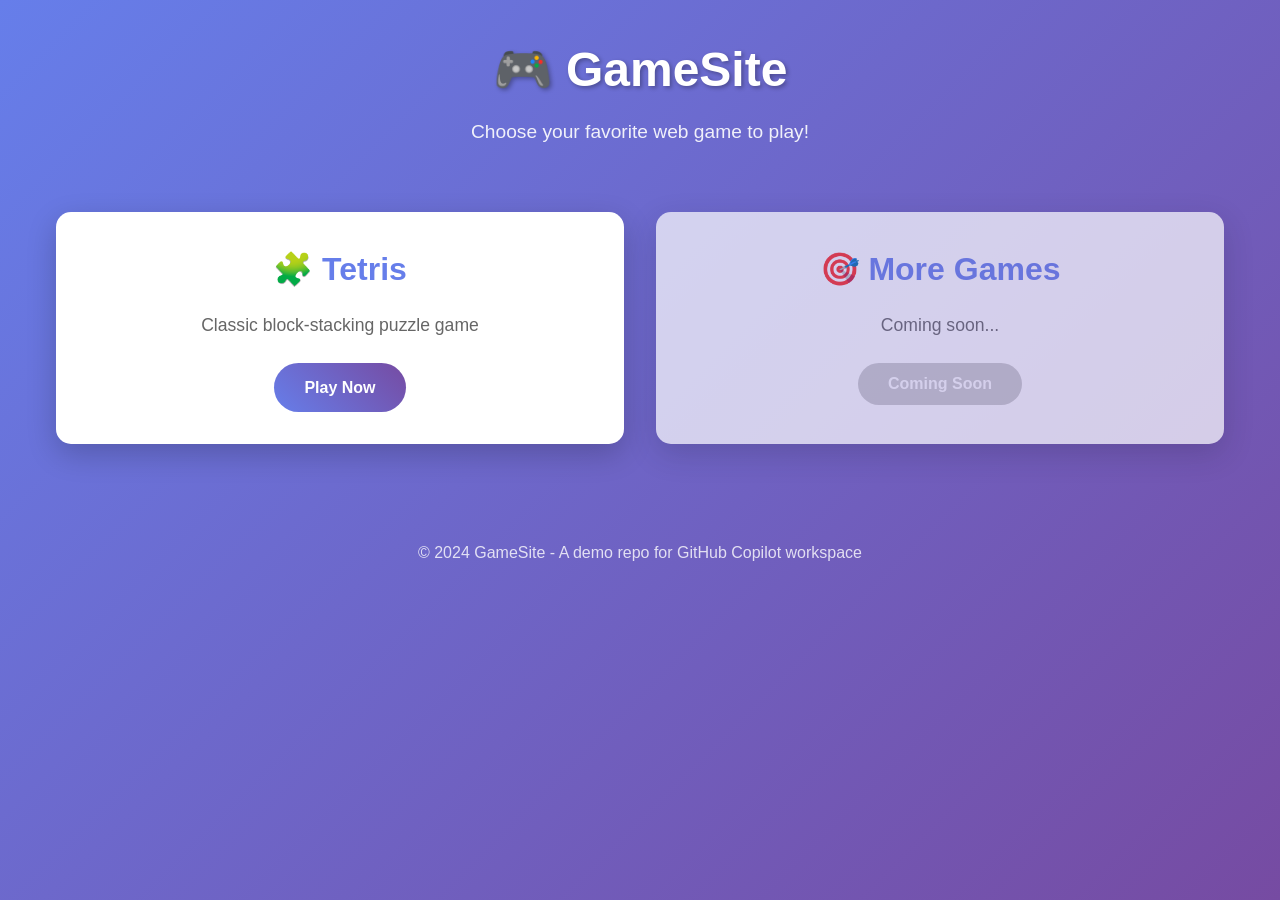
==== index.html @ 1d74a4ba "Complete Tetris web game implementation Co-authored-by: lichaozhao <16531332+lichaozhao@users.norepl" ====
<!DOCTYPE html>
<html lang="en">
<head>
    <meta charset="UTF-8">
    <meta name="viewport" content="width=device-width, initial-scale=1.0">
    <title>GameSite - Web Games Collection</title>
    <link rel="stylesheet" href="styles.css">
</head>
<body>
    <header>
        <h1>🎮 GameSite</h1>
        <p>Choose your favorite web game to play!</p>
    </header>
    
    <main>
        <div class="games-grid">
            <div class="game-card">
                <h2>🧩 Tetris</h2>
                <p>Classic block-stacking puzzle game</p>
                <a href="tetris.html" class="play-button">Play Now</a>
            </div>
            
            <!-- More games can be added here in the future -->
            <div class="game-card coming-soon">
                <h2>🎯 More Games</h2>
                <p>Coming soon...</p>
                <button class="play-button disabled" disabled>Coming Soon</button>
            </div>
        </div>
    </main>
    
    <footer>
        <p>&copy; 2024 GameSite - A demo repo for GitHub Copilot workspace</p>
    </footer>
</body>
</html>
---- styles.css ----
/* Reset and base styles */
* {
    margin: 0;
    padding: 0;
    box-sizing: border-box;
}

body {
    font-family: 'Arial', sans-serif;
    line-height: 1.6;
    color: #333;
    background: linear-gradient(135deg, #667eea 0%, #764ba2 100%);
    min-height: 100vh;
}

/* Header styles */
header {
    text-align: center;
    padding: 2rem 1rem;
    color: white;
}

header h1 {
    font-size: 3rem;
    margin-bottom: 0.5rem;
    text-shadow: 2px 2px 4px rgba(0,0,0,0.3);
}

header p {
    font-size: 1.2rem;
    opacity: 0.9;
}

/* Main content */
main {
    max-width: 1200px;
    margin: 0 auto;
    padding: 2rem 1rem;
}

/* Games grid */
.games-grid {
    display: grid;
    grid-template-columns: repeat(auto-fit, minmax(300px, 1fr));
    gap: 2rem;
    margin-bottom: 2rem;
}

/* Game card styles */
.game-card {
    background: white;
    border-radius: 15px;
    padding: 2rem;
    text-align: center;
    box-shadow: 0 10px 30px rgba(0,0,0,0.2);
    transition: transform 0.3s ease, box-shadow 0.3s ease;
}

.game-card:hover {
    transform: translateY(-5px);
    box-shadow: 0 15px 40px rgba(0,0,0,0.3);
}

.game-card.coming-soon {
    opacity: 0.7;
}

.game-card h2 {
    font-size: 2rem;
    margin-bottom: 1rem;
    color: #667eea;
}

.game-card p {
    margin-bottom: 1.5rem;
    color: #666;
    font-size: 1.1rem;
}

/* Button styles */
.play-button {
    display: inline-block;
    padding: 12px 30px;
    background: linear-gradient(45deg, #667eea, #764ba2);
    color: white;
    text-decoration: none;
    border-radius: 25px;
    font-weight: bold;
    transition: all 0.3s ease;
    border: none;
    font-size: 1rem;
    cursor: pointer;
}

.play-button:hover:not(.disabled) {
    transform: scale(1.05);
    box-shadow: 0 5px 15px rgba(102, 126, 234, 0.4);
}

.play-button.disabled {
    background: #ccc;
    cursor: not-allowed;
}

/* Footer */
footer {
    text-align: center;
    padding: 2rem 1rem;
    color: white;
    opacity: 0.8;
}

/* Responsive design */
@media (max-width: 768px) {
    header h1 {
        font-size: 2rem;
    }
    
    .games-grid {
        grid-template-columns: 1fr;
    }
    
    .game-card {
        padding: 1.5rem;
    }
}
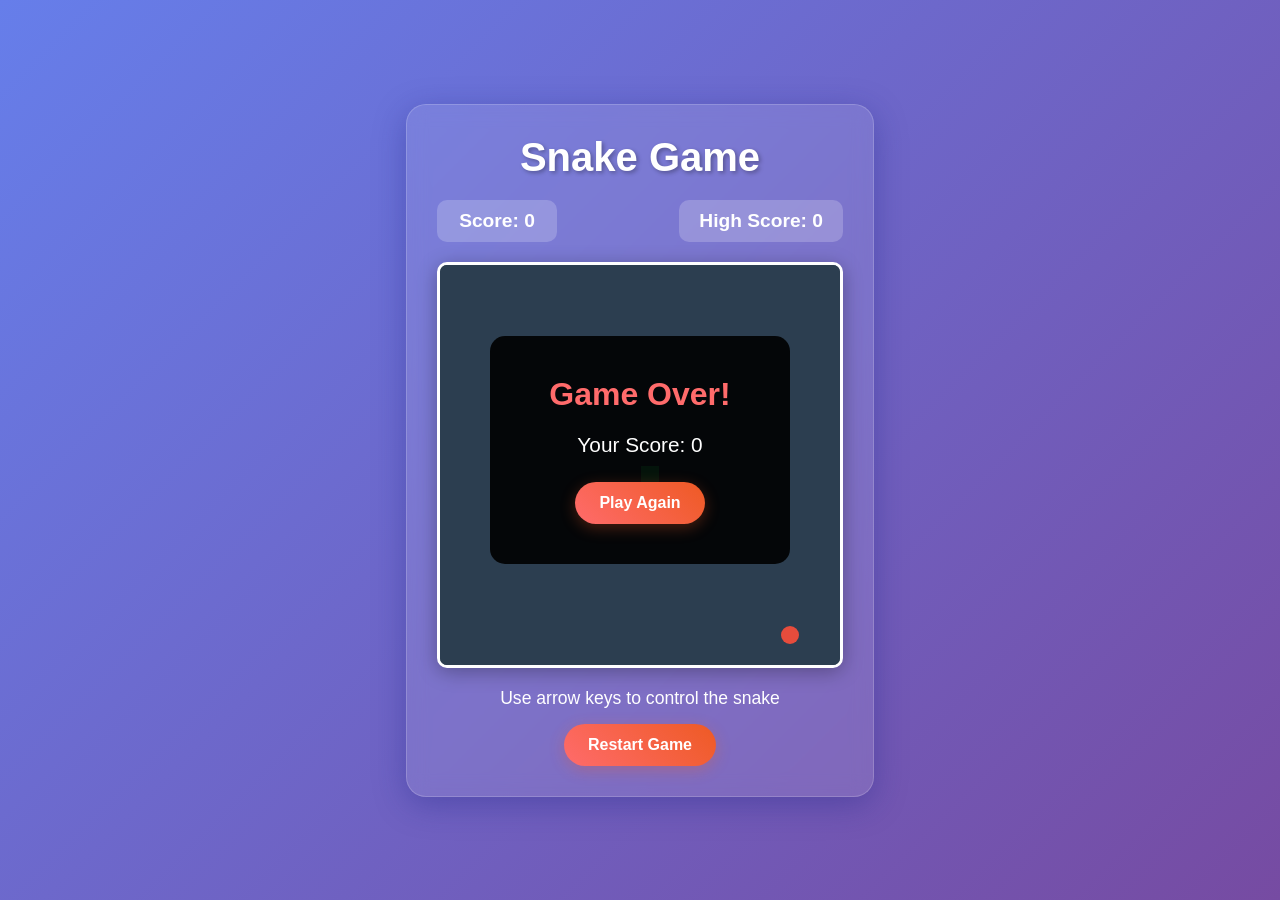
==== commit 5ba4e1b6: "Implement complete Snake game website with HTML, CSS, and JavaScript Co-authored-by: lichaozhao <165" ====
--- a/index.html
+++ b/index.html
@@ -3,34 +3,27 @@
 <head>
     <meta charset="UTF-8">
     <meta name="viewport" content="width=device-width, initial-scale=1.0">
-    <title>GameSite - Web Games Collection</title>
-    <link rel="stylesheet" href="styles.css">
+    <title>Snake Game</title>
+    <link rel="stylesheet" href="style.css">
 </head>
 <body>
-    <header>
-        <h1>🎮 GameSite</h1>
-        <p>Choose your favorite web game to play!</p>
-    </header>
-    
-    <main>
-        <div class="games-grid">
-            <div class="game-card">
-                <h2>🧩 Tetris</h2>
-                <p>Classic block-stacking puzzle game</p>
-                <a href="tetris.html" class="play-button">Play Now</a>
-            </div>
-            
-            <!-- More games can be added here in the future -->
-            <div class="game-card coming-soon">
-                <h2>🎯 More Games</h2>
-                <p>Coming soon...</p>
-                <button class="play-button disabled" disabled>Coming Soon</button>
-            </div>
+    <div class="game-container">
+        <h1>Snake Game</h1>
+        <div class="game-info">
+            <div class="score">Score: <span id="score">0</span></div>
+            <div class="high-score">High Score: <span id="high-score">0</span></div>
         </div>
-    </main>
-    
-    <footer>
-        <p>&copy; 2024 GameSite - A demo repo for GitHub Copilot workspace</p>
-    </footer>
+        <canvas id="gameCanvas" width="400" height="400"></canvas>
+        <div class="game-controls">
+            <p>Use arrow keys to control the snake</p>
+            <button id="restart-btn">Restart Game</button>
+        </div>
+        <div id="game-over" class="game-over hidden">
+            <h2>Game Over!</h2>
+            <p>Your Score: <span id="final-score">0</span></p>
+            <button id="play-again-btn">Play Again</button>
+        </div>
+    </div>
+    <script src="game.js"></script>
 </body>
 </html>
--- a/style.css
+++ b/style.css
@@ -0,0 +1,135 @@
+* {
+    margin: 0;
+    padding: 0;
+    box-sizing: border-box;
+}
+
+body {
+    font-family: 'Arial', sans-serif;
+    background: linear-gradient(135deg, #667eea 0%, #764ba2 100%);
+    min-height: 100vh;
+    display: flex;
+    justify-content: center;
+    align-items: center;
+    color: white;
+}
+
+.game-container {
+    text-align: center;
+    background: rgba(255, 255, 255, 0.1);
+    border-radius: 20px;
+    padding: 30px;
+    backdrop-filter: blur(10px);
+    box-shadow: 0 8px 32px rgba(31, 38, 135, 0.37);
+    border: 1px solid rgba(255, 255, 255, 0.18);
+}
+
+h1 {
+    font-size: 2.5em;
+    margin-bottom: 20px;
+    text-shadow: 2px 2px 4px rgba(0, 0, 0, 0.3);
+}
+
+.game-info {
+    display: flex;
+    justify-content: space-between;
+    margin-bottom: 20px;
+    font-size: 1.2em;
+    font-weight: bold;
+}
+
+.score, .high-score {
+    background: rgba(255, 255, 255, 0.2);
+    padding: 10px 20px;
+    border-radius: 10px;
+    min-width: 120px;
+}
+
+#gameCanvas {
+    border: 3px solid white;
+    border-radius: 10px;
+    background-color: #2c3e50;
+    display: block;
+    margin: 0 auto 20px;
+    box-shadow: 0 4px 20px rgba(0, 0, 0, 0.3);
+}
+
+.game-controls {
+    margin-top: 20px;
+}
+
+.game-controls p {
+    margin-bottom: 15px;
+    font-size: 1.1em;
+}
+
+button {
+    background: linear-gradient(45deg, #ff6b6b, #ee5a24);
+    color: white;
+    border: none;
+    padding: 12px 24px;
+    font-size: 1em;
+    border-radius: 25px;
+    cursor: pointer;
+    font-weight: bold;
+    transition: transform 0.2s, box-shadow 0.2s;
+    box-shadow: 0 4px 15px rgba(238, 90, 36, 0.3);
+}
+
+button:hover {
+    transform: translateY(-2px);
+    box-shadow: 0 6px 20px rgba(238, 90, 36, 0.4);
+}
+
+button:active {
+    transform: translateY(0);
+}
+
+.game-over {
+    position: absolute;
+    top: 50%;
+    left: 50%;
+    transform: translate(-50%, -50%);
+    background: rgba(0, 0, 0, 0.9);
+    padding: 40px;
+    border-radius: 15px;
+    text-align: center;
+    z-index: 1000;
+    min-width: 300px;
+}
+
+.game-over h2 {
+    color: #ff6b6b;
+    margin-bottom: 20px;
+    font-size: 2em;
+}
+
+.game-over p {
+    font-size: 1.3em;
+    margin-bottom: 25px;
+}
+
+.hidden {
+    display: none;
+}
+
+@media (max-width: 600px) {
+    .game-container {
+        padding: 20px;
+        margin: 20px;
+    }
+    
+    h1 {
+        font-size: 2em;
+    }
+    
+    #gameCanvas {
+        width: 300px;
+        height: 300px;
+    }
+    
+    .game-info {
+        flex-direction: column;
+        gap: 10px;
+    }
+}
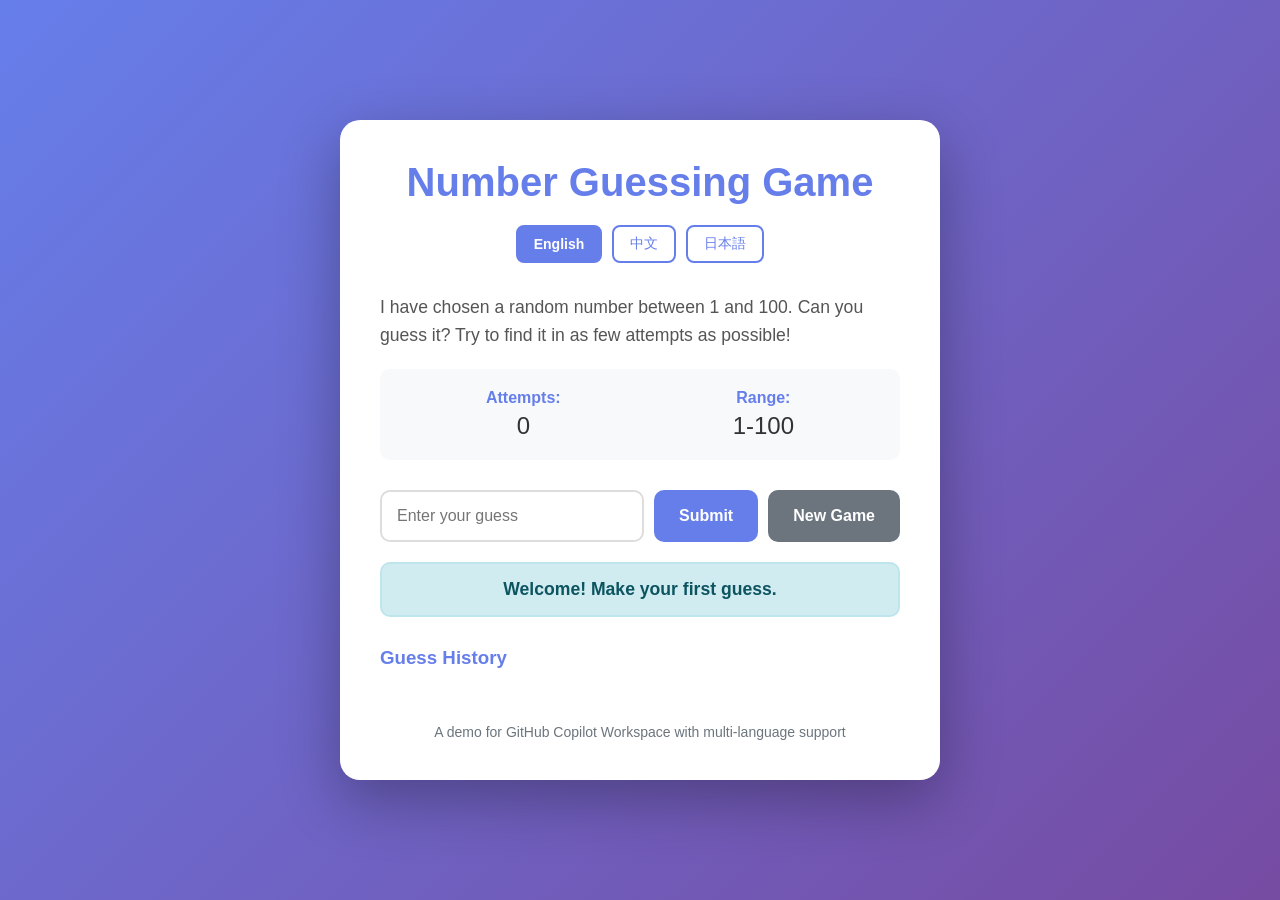
==== commit fa00339f: "Implement multi-language game website with English, Chinese, and Japanese support Co-authored-by: li" ====
--- a/index.html
+++ b/index.html
@@ -3,27 +3,55 @@
 <head>
     <meta charset="UTF-8">
     <meta name="viewport" content="width=device-width, initial-scale=1.0">
-    <title>Snake Game</title>
-    <link rel="stylesheet" href="style.css">
+    <title id="page-title">Number Guessing Game</title>
+    <link rel="stylesheet" href="styles.css">
 </head>
 <body>
-    <div class="game-container">
-        <h1>Snake Game</h1>
-        <div class="game-info">
-            <div class="score">Score: <span id="score">0</span></div>
-            <div class="high-score">High Score: <span id="high-score">0</span></div>
-        </div>
-        <canvas id="gameCanvas" width="400" height="400"></canvas>
-        <div class="game-controls">
-            <p>Use arrow keys to control the snake</p>
-            <button id="restart-btn">Restart Game</button>
-        </div>
-        <div id="game-over" class="game-over hidden">
-            <h2>Game Over!</h2>
-            <p>Your Score: <span id="final-score">0</span></p>
-            <button id="play-again-btn">Play Again</button>
-        </div>
+    <div class="container">
+        <header>
+            <h1 id="game-title">Number Guessing Game</h1>
+            <div class="language-switcher">
+                <button class="lang-btn" data-lang="en">English</button>
+                <button class="lang-btn" data-lang="zh">中文</button>
+                <button class="lang-btn" data-lang="ja">日本語</button>
+            </div>
+        </header>
+
+        <main>
+            <div class="game-section">
+                <p id="game-description" class="description"></p>
+                
+                <div class="game-stats">
+                    <div class="stat">
+                        <span id="attempts-label">Attempts:</span>
+                        <span id="attempts-count">0</span>
+                    </div>
+                    <div class="stat">
+                        <span id="range-label">Range:</span>
+                        <span id="range-value">1-100</span>
+                    </div>
+                </div>
+
+                <div class="game-controls">
+                    <input type="number" id="guess-input" min="1" max="100" placeholder="Enter your guess">
+                    <button id="submit-btn" class="btn-primary">Submit</button>
+                    <button id="reset-btn" class="btn-secondary">New Game</button>
+                </div>
+
+                <div id="message" class="message"></div>
+                <div id="history" class="history">
+                    <h3 id="history-title">Guess History</h3>
+                    <ul id="history-list"></ul>
+                </div>
+            </div>
+        </main>
+
+        <footer>
+            <p id="footer-text">A demo for GitHub Copilot Workspace with multi-language support</p>
+        </footer>
     </div>
+
+    <script src="i18n.js"></script>
     <script src="game.js"></script>
 </body>
-</html>+</html>
--- a/styles.css
+++ b/styles.css
@@ -0,0 +1,236 @@
+* {
+    margin: 0;
+    padding: 0;
+    box-sizing: border-box;
+}
+
+body {
+    font-family: 'Segoe UI', Tahoma, Geneva, Verdana, sans-serif;
+    background: linear-gradient(135deg, #667eea 0%, #764ba2 100%);
+    min-height: 100vh;
+    display: flex;
+    justify-content: center;
+    align-items: center;
+    padding: 20px;
+}
+
+.container {
+    background: white;
+    border-radius: 20px;
+    box-shadow: 0 20px 60px rgba(0, 0, 0, 0.3);
+    max-width: 600px;
+    width: 100%;
+    padding: 40px;
+}
+
+header {
+    text-align: center;
+    margin-bottom: 30px;
+}
+
+h1 {
+    color: #667eea;
+    margin-bottom: 20px;
+    font-size: 2.5rem;
+}
+
+.language-switcher {
+    display: flex;
+    justify-content: center;
+    gap: 10px;
+    margin-bottom: 20px;
+}
+
+.lang-btn {
+    padding: 8px 16px;
+    border: 2px solid #667eea;
+    background: white;
+    color: #667eea;
+    border-radius: 8px;
+    cursor: pointer;
+    font-size: 14px;
+    transition: all 0.3s ease;
+}
+
+.lang-btn:hover {
+    background: #667eea;
+    color: white;
+}
+
+.lang-btn.active {
+    background: #667eea;
+    color: white;
+    font-weight: bold;
+}
+
+.game-section {
+    margin-top: 20px;
+}
+
+.description {
+    font-size: 1.1rem;
+    color: #555;
+    margin-bottom: 20px;
+    line-height: 1.6;
+}
+
+.game-stats {
+    display: flex;
+    justify-content: space-around;
+    margin-bottom: 30px;
+    padding: 20px;
+    background: #f8f9fa;
+    border-radius: 10px;
+}
+
+.stat {
+    text-align: center;
+}
+
+.stat span:first-child {
+    display: block;
+    color: #667eea;
+    font-weight: bold;
+    margin-bottom: 5px;
+}
+
+.stat span:last-child {
+    display: block;
+    font-size: 1.5rem;
+    color: #333;
+}
+
+.game-controls {
+    display: flex;
+    gap: 10px;
+    margin-bottom: 20px;
+}
+
+#guess-input {
+    flex: 1;
+    padding: 15px;
+    border: 2px solid #ddd;
+    border-radius: 10px;
+    font-size: 16px;
+    transition: border-color 0.3s ease;
+}
+
+#guess-input:focus {
+    outline: none;
+    border-color: #667eea;
+}
+
+.btn-primary, .btn-secondary {
+    padding: 15px 25px;
+    border: none;
+    border-radius: 10px;
+    font-size: 16px;
+    cursor: pointer;
+    transition: all 0.3s ease;
+    font-weight: bold;
+}
+
+.btn-primary {
+    background: #667eea;
+    color: white;
+}
+
+.btn-primary:hover {
+    background: #5568d3;
+    transform: translateY(-2px);
+    box-shadow: 0 5px 15px rgba(102, 126, 234, 0.4);
+}
+
+.btn-secondary {
+    background: #6c757d;
+    color: white;
+}
+
+.btn-secondary:hover {
+    background: #5a6268;
+    transform: translateY(-2px);
+    box-shadow: 0 5px 15px rgba(108, 117, 125, 0.4);
+}
+
+.message {
+    padding: 15px;
+    border-radius: 10px;
+    margin-bottom: 20px;
+    text-align: center;
+    font-size: 1.1rem;
+    font-weight: bold;
+    min-height: 50px;
+    display: flex;
+    align-items: center;
+    justify-content: center;
+}
+
+.message.success {
+    background: #d4edda;
+    color: #155724;
+    border: 2px solid #c3e6cb;
+}
+
+.message.error {
+    background: #f8d7da;
+    color: #721c24;
+    border: 2px solid #f5c6cb;
+}
+
+.message.info {
+    background: #d1ecf1;
+    color: #0c5460;
+    border: 2px solid #bee5eb;
+}
+
+.history {
+    margin-top: 30px;
+}
+
+.history h3 {
+    color: #667eea;
+    margin-bottom: 15px;
+}
+
+#history-list {
+    list-style: none;
+    max-height: 200px;
+    overflow-y: auto;
+}
+
+#history-list li {
+    padding: 10px;
+    background: #f8f9fa;
+    margin-bottom: 5px;
+    border-radius: 5px;
+    border-left: 4px solid #667eea;
+}
+
+footer {
+    margin-top: 40px;
+    text-align: center;
+    color: #6c757d;
+    font-size: 14px;
+}
+
+@media (max-width: 600px) {
+    .container {
+        padding: 20px;
+    }
+
+    h1 {
+        font-size: 2rem;
+    }
+
+    .game-controls {
+        flex-direction: column;
+    }
+
+    .language-switcher {
+        flex-direction: column;
+    }
+
+    .lang-btn {
+        width: 100%;
+    }
+}
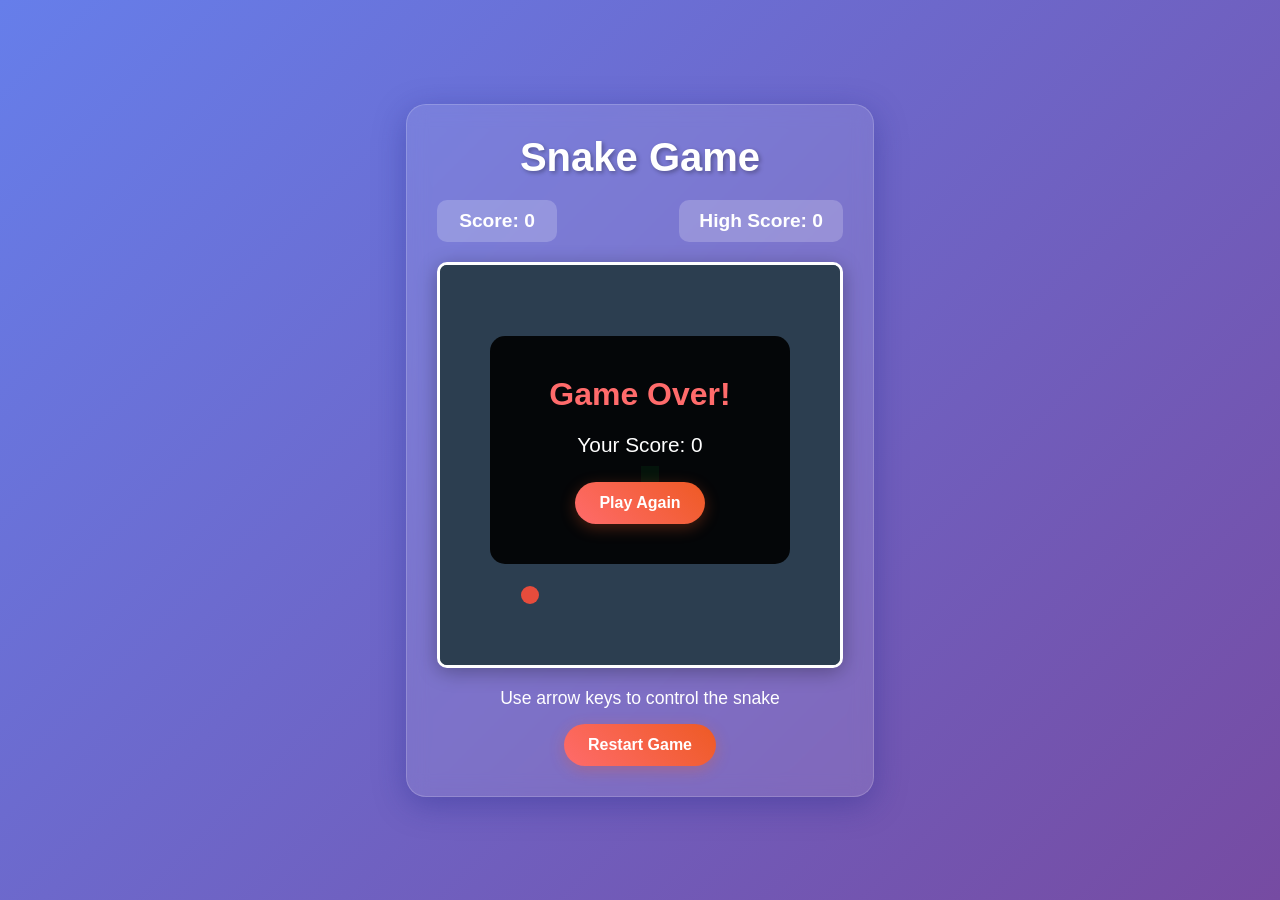
==== commit ede1f3b1: "Merge 5ba4e1b6caf59f2221292c8cc770fd722bf766d4 into 741e29dceeeb4af6229cc799474373ed95ea0011" ====
--- a/index.html
+++ b/index.html
@@ -3,55 +3,27 @@
 <head>
     <meta charset="UTF-8">
     <meta name="viewport" content="width=device-width, initial-scale=1.0">
-    <title id="page-title">Number Guessing Game</title>
-    <link rel="stylesheet" href="styles.css">
+    <title>Snake Game</title>
+    <link rel="stylesheet" href="style.css">
 </head>
 <body>
-    <div class="container">
-        <header>
-            <h1 id="game-title">Number Guessing Game</h1>
-            <div class="language-switcher">
-                <button class="lang-btn" data-lang="en">English</button>
-                <button class="lang-btn" data-lang="zh">中文</button>
-                <button class="lang-btn" data-lang="ja">日本語</button>
-            </div>
-        </header>
-
-        <main>
-            <div class="game-section">
-                <p id="game-description" class="description"></p>
-                
-                <div class="game-stats">
-                    <div class="stat">
-                        <span id="attempts-label">Attempts:</span>
-                        <span id="attempts-count">0</span>
-                    </div>
-                    <div class="stat">
-                        <span id="range-label">Range:</span>
-                        <span id="range-value">1-100</span>
-                    </div>
-                </div>
-
-                <div class="game-controls">
-                    <input type="number" id="guess-input" min="1" max="100" placeholder="Enter your guess">
-                    <button id="submit-btn" class="btn-primary">Submit</button>
-                    <button id="reset-btn" class="btn-secondary">New Game</button>
-                </div>
-
-                <div id="message" class="message"></div>
-                <div id="history" class="history">
-                    <h3 id="history-title">Guess History</h3>
-                    <ul id="history-list"></ul>
-                </div>
-            </div>
-        </main>
-
-        <footer>
-            <p id="footer-text">A demo for GitHub Copilot Workspace with multi-language support</p>
-        </footer>
+    <div class="game-container">
+        <h1>Snake Game</h1>
+        <div class="game-info">
+            <div class="score">Score: <span id="score">0</span></div>
+            <div class="high-score">High Score: <span id="high-score">0</span></div>
+        </div>
+        <canvas id="gameCanvas" width="400" height="400"></canvas>
+        <div class="game-controls">
+            <p>Use arrow keys to control the snake</p>
+            <button id="restart-btn">Restart Game</button>
+        </div>
+        <div id="game-over" class="game-over hidden">
+            <h2>Game Over!</h2>
+            <p>Your Score: <span id="final-score">0</span></p>
+            <button id="play-again-btn">Play Again</button>
+        </div>
     </div>
-
-    <script src="i18n.js"></script>
     <script src="game.js"></script>
 </body>
-</html>
+</html>
--- a/style.css
+++ b/style.css
@@ -0,0 +1,135 @@
+* {
+    margin: 0;
+    padding: 0;
+    box-sizing: border-box;
+}
+
+body {
+    font-family: 'Arial', sans-serif;
+    background: linear-gradient(135deg, #667eea 0%, #764ba2 100%);
+    min-height: 100vh;
+    display: flex;
+    justify-content: center;
+    align-items: center;
+    color: white;
+}
+
+.game-container {
+    text-align: center;
+    background: rgba(255, 255, 255, 0.1);
+    border-radius: 20px;
+    padding: 30px;
+    backdrop-filter: blur(10px);
+    box-shadow: 0 8px 32px rgba(31, 38, 135, 0.37);
+    border: 1px solid rgba(255, 255, 255, 0.18);
+}
+
+h1 {
+    font-size: 2.5em;
+    margin-bottom: 20px;
+    text-shadow: 2px 2px 4px rgba(0, 0, 0, 0.3);
+}
+
+.game-info {
+    display: flex;
+    justify-content: space-between;
+    margin-bottom: 20px;
+    font-size: 1.2em;
+    font-weight: bold;
+}
+
+.score, .high-score {
+    background: rgba(255, 255, 255, 0.2);
+    padding: 10px 20px;
+    border-radius: 10px;
+    min-width: 120px;
+}
+
+#gameCanvas {
+    border: 3px solid white;
+    border-radius: 10px;
+    background-color: #2c3e50;
+    display: block;
+    margin: 0 auto 20px;
+    box-shadow: 0 4px 20px rgba(0, 0, 0, 0.3);
+}
+
+.game-controls {
+    margin-top: 20px;
+}
+
+.game-controls p {
+    margin-bottom: 15px;
+    font-size: 1.1em;
+}
+
+button {
+    background: linear-gradient(45deg, #ff6b6b, #ee5a24);
+    color: white;
+    border: none;
+    padding: 12px 24px;
+    font-size: 1em;
+    border-radius: 25px;
+    cursor: pointer;
+    font-weight: bold;
+    transition: transform 0.2s, box-shadow 0.2s;
+    box-shadow: 0 4px 15px rgba(238, 90, 36, 0.3);
+}
+
+button:hover {
+    transform: translateY(-2px);
+    box-shadow: 0 6px 20px rgba(238, 90, 36, 0.4);
+}
+
+button:active {
+    transform: translateY(0);
+}
+
+.game-over {
+    position: absolute;
+    top: 50%;
+    left: 50%;
+    transform: translate(-50%, -50%);
+    background: rgba(0, 0, 0, 0.9);
+    padding: 40px;
+    border-radius: 15px;
+    text-align: center;
+    z-index: 1000;
+    min-width: 300px;
+}
+
+.game-over h2 {
+    color: #ff6b6b;
+    margin-bottom: 20px;
+    font-size: 2em;
+}
+
+.game-over p {
+    font-size: 1.3em;
+    margin-bottom: 25px;
+}
+
+.hidden {
+    display: none;
+}
+
+@media (max-width: 600px) {
+    .game-container {
+        padding: 20px;
+        margin: 20px;
+    }
+    
+    h1 {
+        font-size: 2em;
+    }
+    
+    #gameCanvas {
+        width: 300px;
+        height: 300px;
+    }
+    
+    .game-info {
+        flex-direction: column;
+        gap: 10px;
+    }
+}
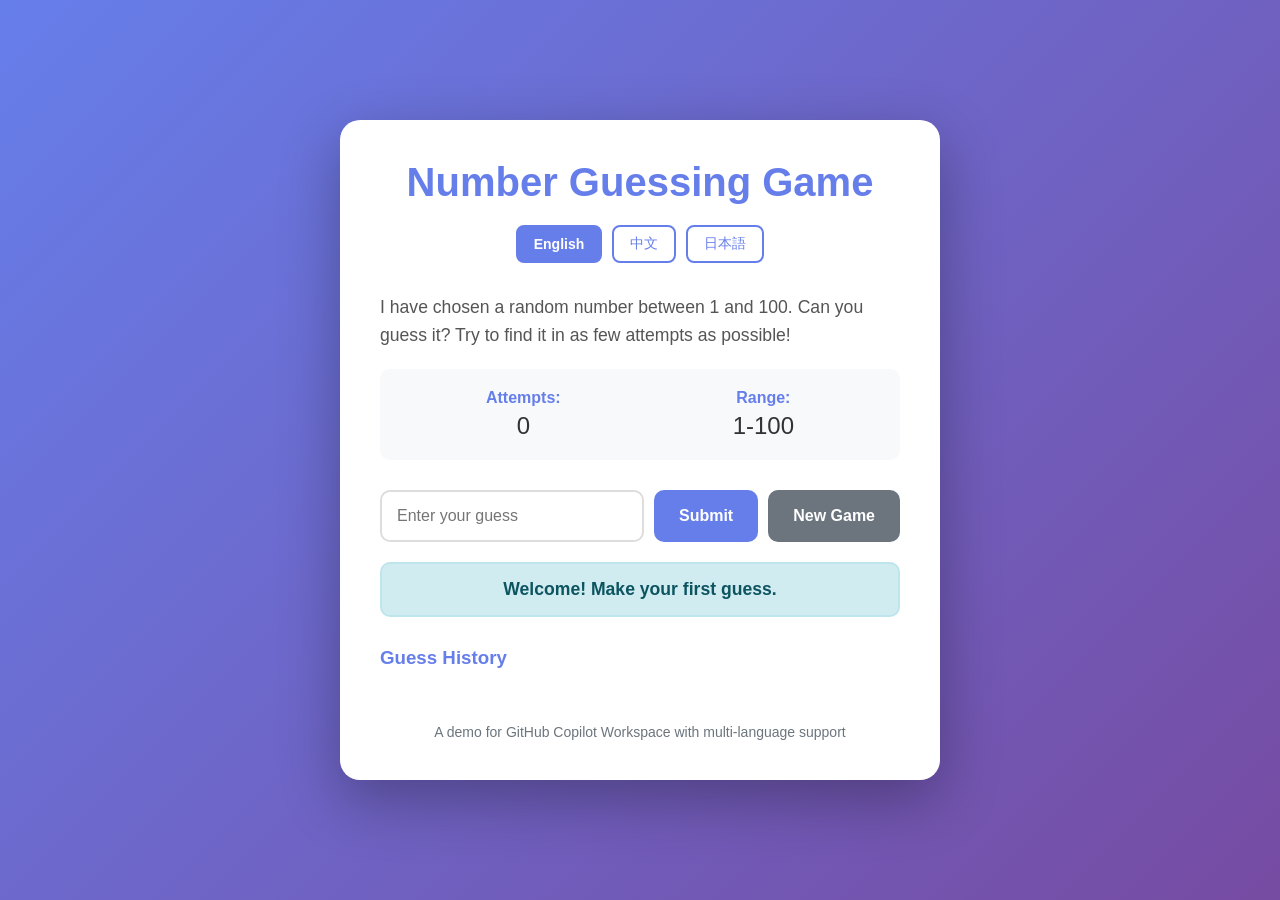
==== commit 67326179: "Merge e3e61fb30d53beca10560fb24420104099935370 into 741e29dceeeb4af6229cc799474373ed95ea0011" ====
--- a/index.html
+++ b/index.html
@@ -3,27 +3,55 @@
 <head>
     <meta charset="UTF-8">
     <meta name="viewport" content="width=device-width, initial-scale=1.0">
-    <title>Snake Game</title>
-    <link rel="stylesheet" href="style.css">
+    <title id="page-title">Number Guessing Game</title>
+    <link rel="stylesheet" href="styles.css">
 </head>
 <body>
-    <div class="game-container">
-        <h1>Snake Game</h1>
-        <div class="game-info">
-            <div class="score">Score: <span id="score">0</span></div>
-            <div class="high-score">High Score: <span id="high-score">0</span></div>
-        </div>
-        <canvas id="gameCanvas" width="400" height="400"></canvas>
-        <div class="game-controls">
-            <p>Use arrow keys to control the snake</p>
-            <button id="restart-btn">Restart Game</button>
-        </div>
-        <div id="game-over" class="game-over hidden">
-            <h2>Game Over!</h2>
-            <p>Your Score: <span id="final-score">0</span></p>
-            <button id="play-again-btn">Play Again</button>
-        </div>
+    <div class="container">
+        <header>
+            <h1 id="game-title">Number Guessing Game</h1>
+            <div class="language-switcher">
+                <button class="lang-btn" data-lang="en">English</button>
+                <button class="lang-btn" data-lang="zh">中文</button>
+                <button class="lang-btn" data-lang="ja">日本語</button>
+            </div>
+        </header>
+
+        <main>
+            <div class="game-section">
+                <p id="game-description" class="description"></p>
+                
+                <div class="game-stats">
+                    <div class="stat">
+                        <span id="attempts-label">Attempts:</span>
+                        <span id="attempts-count">0</span>
+                    </div>
+                    <div class="stat">
+                        <span id="range-label">Range:</span>
+                        <span id="range-value">1-100</span>
+                    </div>
+                </div>
+
+                <div class="game-controls">
+                    <input type="number" id="guess-input" min="1" max="100" placeholder="Enter your guess">
+                    <button id="submit-btn" class="btn-primary">Submit</button>
+                    <button id="reset-btn" class="btn-secondary">New Game</button>
+                </div>
+
+                <div id="message" class="message"></div>
+                <div id="history" class="history">
+                    <h3 id="history-title">Guess History</h3>
+                    <ul id="history-list"></ul>
+                </div>
+            </div>
+        </main>
+
+        <footer>
+            <p id="footer-text">A demo for GitHub Copilot Workspace with multi-language support</p>
+        </footer>
     </div>
+
+    <script src="i18n.js"></script>
     <script src="game.js"></script>
 </body>
-</html>+</html>
--- a/styles.css
+++ b/styles.css
@@ -0,0 +1,232 @@
+* {
+    margin: 0;
+    padding: 0;
+    box-sizing: border-box;
+}
+
+body {
+    font-family: 'Segoe UI', Tahoma, Geneva, Verdana, sans-serif;
+    background: linear-gradient(135deg, #667eea 0%, #764ba2 100%);
+    min-height: 100vh;
+    display: flex;
+    justify-content: center;
+    align-items: center;
+    padding: 20px;
+}
+
+.container {
+    background: white;
+    border-radius: 20px;
+    box-shadow: 0 20px 60px rgba(0, 0, 0, 0.3);
+    max-width: 600px;
+    width: 100%;
+    padding: 40px;
+}
+
+header {
+    text-align: center;
+    margin-bottom: 30px;
+}
+
+h1 {
+    color: #667eea;
+    margin-bottom: 20px;
+    font-size: 2.5rem;
+}
+
+.language-switcher {
+    display: flex;
+    justify-content: center;
+    gap: 10px;
+    margin-bottom: 20px;
+}
+
+.lang-btn {
+    padding: 8px 16px;
+    border: 2px solid #667eea;
+    background: white;
+    color: #667eea;
+    border-radius: 8px;
+    cursor: pointer;
+    font-size: 14px;
+    transition: all 0.3s ease;
+}
+
+.lang-btn:hover {
+    background: #667eea;
+    color: white;
+}
+
+.lang-btn.active {
+    background: #667eea;
+    color: white;
+    font-weight: bold;
+}
+
+.game-section {
+    margin-top: 20px;
+}
+
+.description {
+    font-size: 1.1rem;
+    color: #555;
+    margin-bottom: 20px;
+    line-height: 1.6;
+}
+
+.game-stats {
+    display: flex;
+    justify-content: space-around;
+    margin-bottom: 30px;
+    padding: 20px;
+    background: #f8f9fa;
+    border-radius: 10px;
+}
+
+.stat {
+    text-align: center;
+}
+
+.stat span:first-child {
+    display: block;
+    color: #667eea;
+    font-weight: bold;
+    margin-bottom: 5px;
+}
+
+.stat span:last-child {
+    display: block;
+    font-size: 1.5rem;
+    color: #333;
+}
+
+.game-controls {
+    display: flex;
+    gap: 10px;
+    margin-bottom: 20px;
+}
+
+#guess-input {
+    flex: 1;
+    padding: 15px;
+    border: 2px solid #ddd;
+    border-radius: 10px;
+    font-size: 16px;
+    transition: border-color 0.3s ease;
+}
+
+#guess-input:focus {
+    outline: none;
+    border-color: #667eea;
+}
+
+.btn-primary, .btn-secondary {
+    padding: 15px 25px;
+    border: none;
+    border-radius: 10px;
+    font-size: 16px;
+    cursor: pointer;
+    transition: all 0.3s ease;
+    font-weight: bold;
+}
+
+.btn-primary {
+    background: #667eea;
+    color: white;
+}
+
+.btn-primary:hover {
+    background: #5568d3;
+    transform: translateY(-2px);
+    box-shadow: 0 5px 15px rgba(102, 126, 234, 0.4);
+}
+
+.btn-secondary {
+    background: #6c757d;
+    color: white;
+}
+
+.btn-secondary:hover {
+    background: #5a6268;
+    transform: translateY(-2px);
+    box-shadow: 0 5px 15px rgba(108, 117, 125, 0.4);
+}
+
+.message {
+    padding: 15px;
+    border-radius: 10px;
+    margin-bottom: 20px;
+    text-align: center;
+    font-size: 1.1rem;
+    font-weight: bold;
+    min-height: 50px;
+    display: flex;
+    align-items: center;
+    justify-content: center;
+}
+
+.message.success {
+    background: #d4edda;
+    color: #155724;
+    border: 2px solid #c3e6cb;
+}
+
+.message.error {
+    background: #f8d7da;
+    color: #721c24;
+    border: 2px solid #f5c6cb;
+}
+
+.message.info {
+    background: #d1ecf1;
+    color: #0c5460;
+    border: 2px solid #bee5eb;
+}
+
+.history {
+    margin-top: 30px;
+}
+
+.history h3 {
+    color: #667eea;
+    margin-bottom: 15px;
+}
+
+#history-list {
+    list-style: none;
+    max-height: 200px;
+    overflow-y: auto;
+}
+
+#history-list li {
+    padding: 10px;
+    background: #f8f9fa;
+    margin-bottom: 5px;
+    border-radius: 5px;
+    border-left: 4px solid #667eea;
+}
+
+footer {
+    margin-top: 40px;
+    text-align: center;
+    color: #6c757d;
+    font-size: 14px;
+}
+
+@media (max-width: 600px) {
+    .container {
+        padding: 20px;
+    }
+
+    h1 {
+        font-size: 2rem;
+    }
+
+    .game-controls {
+        flex-direction: column;
+    }
+
+    .language-switcher {
+        flex-wrap: wrap;
+    }
+}
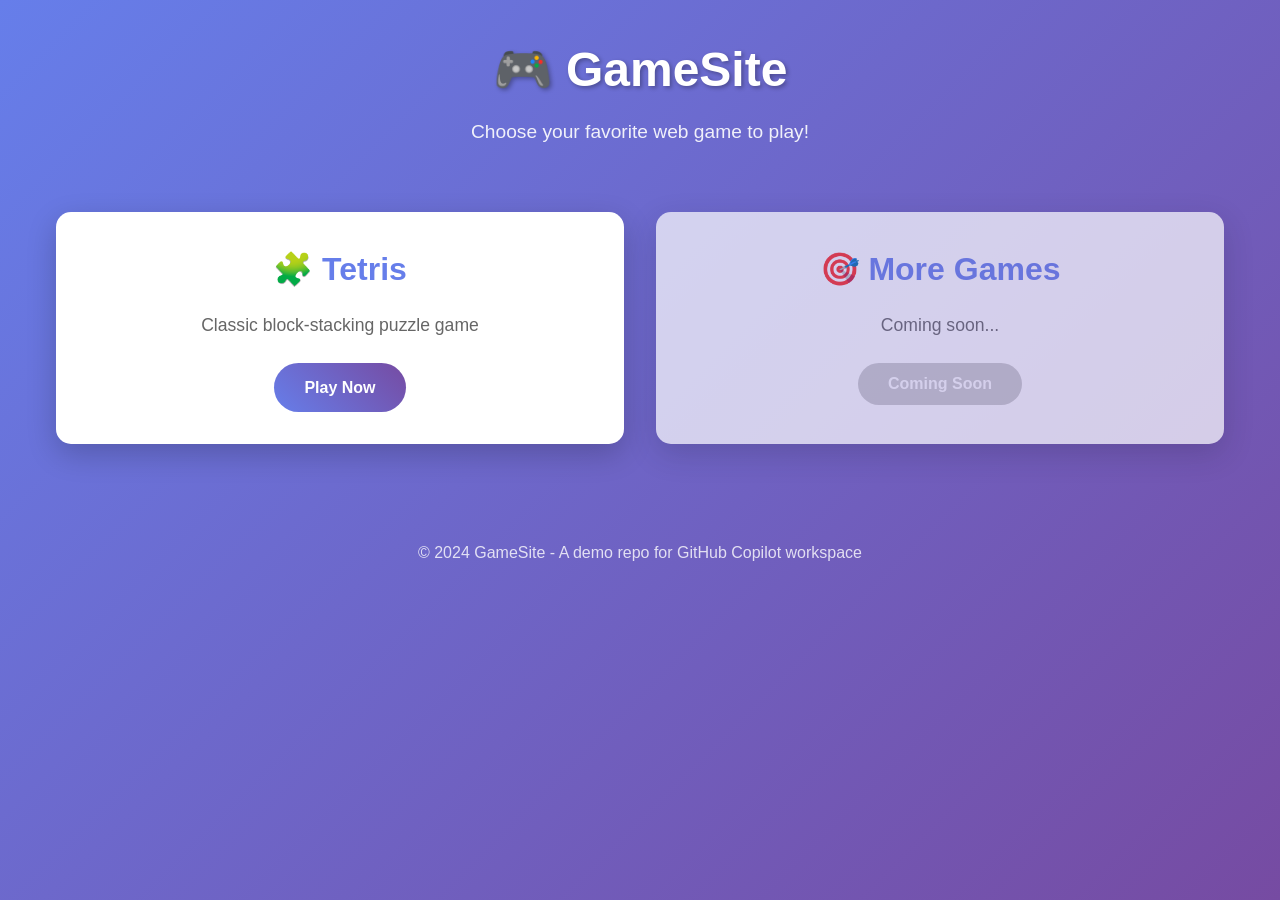
==== commit e7c97d2f: "Merge 1d74a4baf05999c717cc7a886717d7eada790470 into 741e29dceeeb4af6229cc799474373ed95ea0011" ====
--- a/index.html
+++ b/index.html
@@ -3,55 +3,34 @@
 <head>
     <meta charset="UTF-8">
     <meta name="viewport" content="width=device-width, initial-scale=1.0">
-    <title id="page-title">Number Guessing Game</title>
+    <title>GameSite - Web Games Collection</title>
     <link rel="stylesheet" href="styles.css">
 </head>
 <body>
-    <div class="container">
-        <header>
-            <h1 id="game-title">Number Guessing Game</h1>
-            <div class="language-switcher">
-                <button class="lang-btn" data-lang="en">English</button>
-                <button class="lang-btn" data-lang="zh">中文</button>
-                <button class="lang-btn" data-lang="ja">日本語</button>
+    <header>
+        <h1>🎮 GameSite</h1>
+        <p>Choose your favorite web game to play!</p>
+    </header>
+    
+    <main>
+        <div class="games-grid">
+            <div class="game-card">
+                <h2>🧩 Tetris</h2>
+                <p>Classic block-stacking puzzle game</p>
+                <a href="tetris.html" class="play-button">Play Now</a>
             </div>
-        </header>
-
-        <main>
-            <div class="game-section">
-                <p id="game-description" class="description"></p>
-                
-                <div class="game-stats">
-                    <div class="stat">
-                        <span id="attempts-label">Attempts:</span>
-                        <span id="attempts-count">0</span>
-                    </div>
-                    <div class="stat">
-                        <span id="range-label">Range:</span>
-                        <span id="range-value">1-100</span>
-                    </div>
-                </div>
-
-                <div class="game-controls">
-                    <input type="number" id="guess-input" min="1" max="100" placeholder="Enter your guess">
-                    <button id="submit-btn" class="btn-primary">Submit</button>
-                    <button id="reset-btn" class="btn-secondary">New Game</button>
-                </div>
-
-                <div id="message" class="message"></div>
-                <div id="history" class="history">
-                    <h3 id="history-title">Guess History</h3>
-                    <ul id="history-list"></ul>
-                </div>
+            
+            <!-- More games can be added here in the future -->
+            <div class="game-card coming-soon">
+                <h2>🎯 More Games</h2>
+                <p>Coming soon...</p>
+                <button class="play-button disabled" disabled>Coming Soon</button>
             </div>
-        </main>
-
-        <footer>
-            <p id="footer-text">A demo for GitHub Copilot Workspace with multi-language support</p>
-        </footer>
-    </div>
-
-    <script src="i18n.js"></script>
-    <script src="game.js"></script>
+        </div>
+    </main>
+    
+    <footer>
+        <p>&copy; 2024 GameSite - A demo repo for GitHub Copilot workspace</p>
+    </footer>
 </body>
-</html>
+</html>
--- a/styles.css
+++ b/styles.css
@@ -1,3 +1,4 @@
+/* Reset and base styles */
 * {
     margin: 0;
     padding: 0;
@@ -5,228 +6,121 @@
 }
 
 body {
-    font-family: 'Segoe UI', Tahoma, Geneva, Verdana, sans-serif;
+    font-family: 'Arial', sans-serif;
+    line-height: 1.6;
+    color: #333;
     background: linear-gradient(135deg, #667eea 0%, #764ba2 100%);
     min-height: 100vh;
-    display: flex;
-    justify-content: center;
-    align-items: center;
-    padding: 20px;
 }
 
-.container {
-    background: white;
-    border-radius: 20px;
-    box-shadow: 0 20px 60px rgba(0, 0, 0, 0.3);
-    max-width: 600px;
-    width: 100%;
-    padding: 40px;
-}
-
+/* Header styles */
 header {
     text-align: center;
-    margin-bottom: 30px;
-}
-
-h1 {
-    color: #667eea;
-    margin-bottom: 20px;
-    font-size: 2.5rem;
-}
-
-.language-switcher {
-    display: flex;
-    justify-content: center;
-    gap: 10px;
-    margin-bottom: 20px;
-}
-
-.lang-btn {
-    padding: 8px 16px;
-    border: 2px solid #667eea;
-    background: white;
-    color: #667eea;
-    border-radius: 8px;
-    cursor: pointer;
-    font-size: 14px;
-    transition: all 0.3s ease;
-}
-
-.lang-btn:hover {
-    background: #667eea;
+    padding: 2rem 1rem;
     color: white;
 }
 
-.lang-btn.active {
-    background: #667eea;
-    color: white;
-    font-weight: bold;
+header h1 {
+    font-size: 3rem;
+    margin-bottom: 0.5rem;
+    text-shadow: 2px 2px 4px rgba(0,0,0,0.3);
 }
 
-.game-section {
-    margin-top: 20px;
+header p {
+    font-size: 1.2rem;
+    opacity: 0.9;
 }
 
-.description {
-    font-size: 1.1rem;
-    color: #555;
-    margin-bottom: 20px;
-    line-height: 1.6;
+/* Main content */
+main {
+    max-width: 1200px;
+    margin: 0 auto;
+    padding: 2rem 1rem;
 }
 
-.game-stats {
-    display: flex;
-    justify-content: space-around;
-    margin-bottom: 30px;
-    padding: 20px;
-    background: #f8f9fa;
-    border-radius: 10px;
+/* Games grid */
+.games-grid {
+    display: grid;
+    grid-template-columns: repeat(auto-fit, minmax(300px, 1fr));
+    gap: 2rem;
+    margin-bottom: 2rem;
 }
 
-.stat {
+/* Game card styles */
+.game-card {
+    background: white;
+    border-radius: 15px;
+    padding: 2rem;
     text-align: center;
+    box-shadow: 0 10px 30px rgba(0,0,0,0.2);
+    transition: transform 0.3s ease, box-shadow 0.3s ease;
 }
 
-.stat span:first-child {
-    display: block;
-    color: #667eea;
-    font-weight: bold;
-    margin-bottom: 5px;
+.game-card:hover {
+    transform: translateY(-5px);
+    box-shadow: 0 15px 40px rgba(0,0,0,0.3);
 }
 
-.stat span:last-child {
-    display: block;
-    font-size: 1.5rem;
-    color: #333;
+.game-card.coming-soon {
+    opacity: 0.7;
 }
 
-.game-controls {
-    display: flex;
-    gap: 10px;
-    margin-bottom: 20px;
+.game-card h2 {
+    font-size: 2rem;
+    margin-bottom: 1rem;
+    color: #667eea;
 }
 
-#guess-input {
-    flex: 1;
-    padding: 15px;
-    border: 2px solid #ddd;
-    border-radius: 10px;
-    font-size: 16px;
-    transition: border-color 0.3s ease;
+.game-card p {
+    margin-bottom: 1.5rem;
+    color: #666;
+    font-size: 1.1rem;
 }
 
-#guess-input:focus {
-    outline: none;
-    border-color: #667eea;
+/* Button styles */
+.play-button {
+    display: inline-block;
+    padding: 12px 30px;
+    background: linear-gradient(45deg, #667eea, #764ba2);
+    color: white;
+    text-decoration: none;
+    border-radius: 25px;
+    font-weight: bold;
+    transition: all 0.3s ease;
+    border: none;
+    font-size: 1rem;
+    cursor: pointer;
 }
 
-.btn-primary, .btn-secondary {
-    padding: 15px 25px;
-    border: none;
-    border-radius: 10px;
-    font-size: 16px;
-    cursor: pointer;
-    transition: all 0.3s ease;
-    font-weight: bold;
-}
-
-.btn-primary {
-    background: #667eea;
-    color: white;
-}
-
-.btn-primary:hover {
-    background: #5568d3;
-    transform: translateY(-2px);
+.play-button:hover:not(.disabled) {
+    transform: scale(1.05);
     box-shadow: 0 5px 15px rgba(102, 126, 234, 0.4);
 }
 
-.btn-secondary {
-    background: #6c757d;
-    color: white;
+.play-button.disabled {
+    background: #ccc;
+    cursor: not-allowed;
 }
 
-.btn-secondary:hover {
-    background: #5a6268;
-    transform: translateY(-2px);
-    box-shadow: 0 5px 15px rgba(108, 117, 125, 0.4);
+/* Footer */
+footer {
+    text-align: center;
+    padding: 2rem 1rem;
+    color: white;
+    opacity: 0.8;
 }
 
-.message {
-    padding: 15px;
-    border-radius: 10px;
-    margin-bottom: 20px;
-    text-align: center;
-    font-size: 1.1rem;
-    font-weight: bold;
-    min-height: 50px;
-    display: flex;
-    align-items: center;
-    justify-content: center;
-}
-
-.message.success {
-    background: #d4edda;
-    color: #155724;
-    border: 2px solid #c3e6cb;
-}
-
-.message.error {
-    background: #f8d7da;
-    color: #721c24;
-    border: 2px solid #f5c6cb;
-}
-
-.message.info {
-    background: #d1ecf1;
-    color: #0c5460;
-    border: 2px solid #bee5eb;
-}
-
-.history {
-    margin-top: 30px;
-}
-
-.history h3 {
-    color: #667eea;
-    margin-bottom: 15px;
-}
-
-#history-list {
-    list-style: none;
-    max-height: 200px;
-    overflow-y: auto;
-}
-
-#history-list li {
-    padding: 10px;
-    background: #f8f9fa;
-    margin-bottom: 5px;
-    border-radius: 5px;
-    border-left: 4px solid #667eea;
-}
-
-footer {
-    margin-top: 40px;
-    text-align: center;
-    color: #6c757d;
-    font-size: 14px;
-}
-
-@media (max-width: 600px) {
-    .container {
-        padding: 20px;
-    }
-
-    h1 {
+/* Responsive design */
+@media (max-width: 768px) {
+    header h1 {
         font-size: 2rem;
     }
-
-    .game-controls {
-        flex-direction: column;
+    
+    .games-grid {
+        grid-template-columns: 1fr;
     }
-
-    .language-switcher {
-        flex-wrap: wrap;
+    
+    .game-card {
+        padding: 1.5rem;
     }
-}
+}
